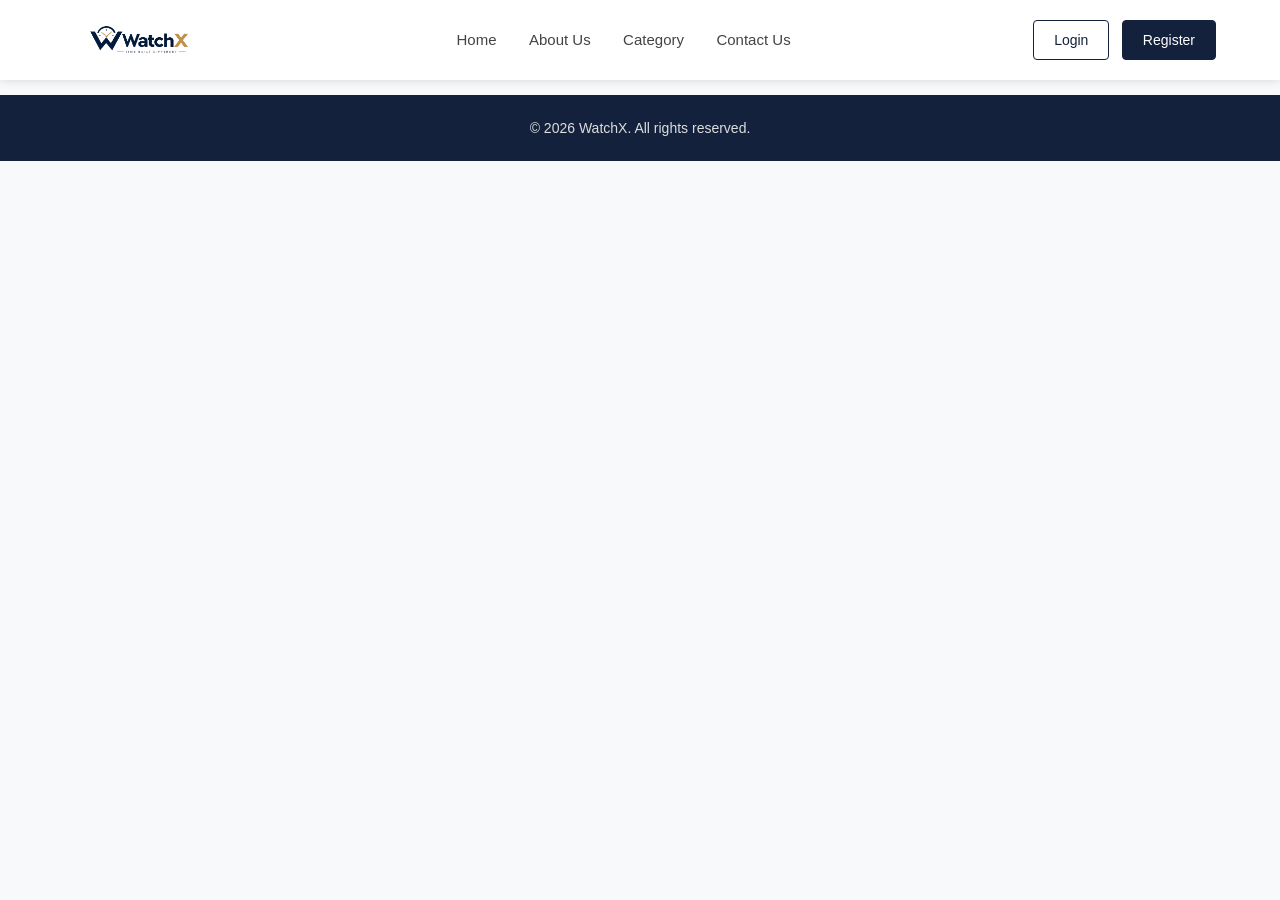
==== About.html @ 4c00f9dd "Update WatchX website design" ====
<!DOCTYPE html>
<html lang="en">
<head>
    <meta charset="UTF-8">
    <meta name="viewport" content="width=device-width, initial-scale=1.0">
    <title>About Us - WatchX</title>
    <link rel="stylesheet" href="rbproject.css">
</head>
<body>

    <header class="navbar">
        <div class="brand">
            <img src="images/watchx_logo.png"
                 alt="WatchX Logo"
                 class="logo-image">
        </div>

        <nav>
            <a href="Home.html">Home</a>
            <a href="About.html">About Us</a>
            <a href="Category.html">Category</a>
            <a href="Contact.html">Contact Us</a>
        </nav>

        <div>
            <button class="login">Login</button>
            <button class="register">Register</button>
        </div>
    </header>

    <main class="page-content">
        <h1>About Us</h1>
        <p>Welcome to WatchX, your destination for stylish and modern watches.</p>
    </main>

    <footer>
        <p>&copy; 2026 WatchX. All rights reserved.</p>
    </footer>

</body>
</html>
---- rbproject.css ----
/* Color Theme:
   Navy Blue  - #14213D
   Gold       - #C49A45
   White      - #FFFFFF
   Light Gray - #F8F9FB
   Dark Gray  - #444444
   Text Black - #222222
*/

* {
    margin: 0;
    padding: 0;
    box-sizing: border-box;
}

body {
    font-family: Arial, sans-serif;
    background-color: #f8f9fb;
    color: #222;
}

header.navbar {
    position: fixed;
    top: 0;
    left: 0;
    width: 100%;
    min-height: 80px;
    padding: 15px 5%;
    display: flex;
    align-items: center;
    justify-content: space-between;
    gap: 25px;
    background-color: #ffffff;
    box-sizing: border-box;
    z-index: 9999;
    box-shadow: 0 2px 8px rgba(0, 0, 0, 0.1);
}

.brand {
    display: flex;
    align-items: center;
    justify-content: center;
    height: 100%;
}

.logo-image {
    width: 150px;
    height: auto;
    object-fit: contain;
    display: block;
    max-height: 48px;
}

nav a {
    text-decoration: none;
    color: #444;
    margin: 0 14px;
    font-size: 15px;
    transition: 0.3s;
}

nav a:hover {
    color: #c49a45;
}

button {
    padding: 11px 20px;
    border-radius: 4px;
    cursor: pointer;
    font-size: 14px;
    transition: 0.3s;
}

.login {
    background-color: white;
    color: #14213d;
    border: 1px solid #14213d;
}

.register {
    background-color: #14213d;
    color: white;
    border: 1px solid #14213d;
    margin-left: 8px;
}

.login:hover {
    background-color: #f0f2f5;
}

.register:hover {
    background-color: #c49a45;
    border-color: #c49a45;
    color: #14213d;
}

footer {
    background-color: #14213d;
    color: #ddd;
    text-align: center;
    padding: 25px 15px;
    margin-top: 40px;
    font-size: 14px;
}

@media (max-width: 768px) {
    .navbar {
        flex-direction: column;
        gap: 20px;
        padding: 20px;
    }

    nav {
        display: flex;
        flex-wrap: wrap;
        justify-content: center;
        gap: 15px;
    }

    nav a {
        margin: 0;
    }

    .nav-actions {
        display: flex;
        gap: 8px;
    }

    .register {
        margin-left: 0;
    }
}
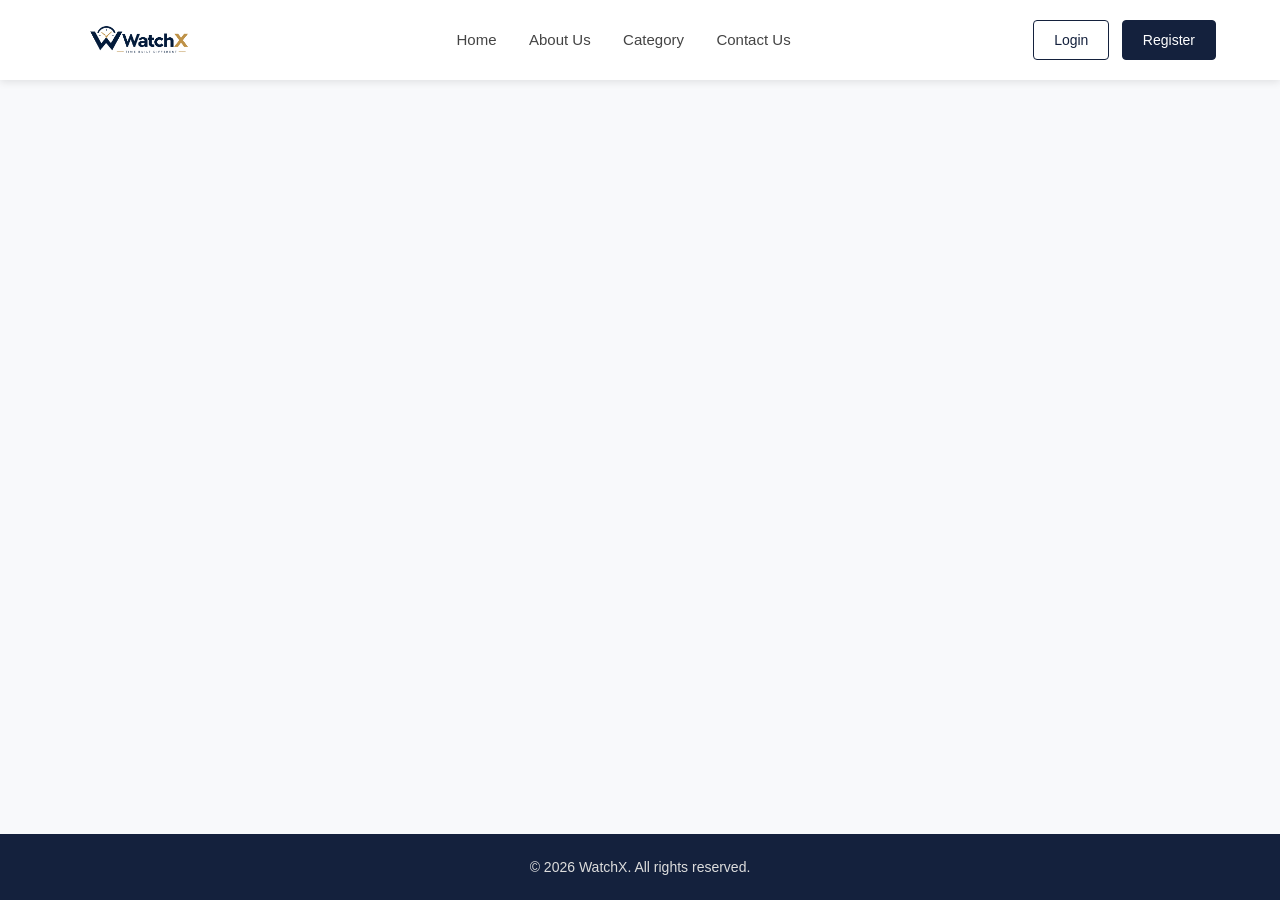
==== commit 107441fb: "new changes" ====
--- a/About.html
+++ b/About.html
@@ -5,7 +5,7 @@
     <meta charset="UTF-8">
     <meta name="viewport" content="width=device-width, initial-scale=1.0">
     <title>About Us - WatchX</title>
-    <link rel="stylesheet" href="rbproject.css">
+    <link rel="stylesheet" href="style.css">
 </head>
 <body>
 
@@ -17,7 +17,7 @@
         </div>
 
         <nav>
-            <a href="Home.html">Home</a>
+            <a href="index.html">Home</a>
             <a href="About.html">About Us</a>
             <a href="Category.html">Category</a>
             <a href="Contact.html">Contact Us</a>
--- a/style.css
+++ b/style.css
@@ -0,0 +1,141 @@
+/* Color Theme:
+   Navy Blue  - #14213D
+   Gold       - #C49A45
+   White      - #FFFFFF
+   Light Gray - #F8F9FB
+   Dark Gray  - #444444
+   Text Black - #222222
+*/
+
+* {
+    margin: 0;
+    padding: 0;
+    box-sizing: border-box;
+}
+
+body {
+    font-family: Arial, sans-serif;
+    background-color: #f8f9fb;
+    color: #222;
+
+    min-height: 100vh;
+    display: flex;
+    flex-direction: column;
+}
+
+header.navbar {
+    position: fixed;
+    top: 0;
+    left: 0;
+    width: 100%;
+    min-height: 80px;
+    padding: 15px 5%;
+    display: flex;
+    align-items: center;
+    justify-content: space-between;
+    gap: 25px;
+    background-color: #ffffff;
+    box-sizing: border-box;
+    z-index: 9999;
+    box-shadow: 0 2px 8px rgba(0, 0, 0, 0.1);
+}
+
+.brand {
+    display: flex;
+    align-items: center;
+    justify-content: center;
+    height: 100%;
+}
+
+.logo-image {
+    width: 150px;
+    height: auto;
+    object-fit: contain;
+    display: block;
+    max-height: 48px;
+}
+
+nav a {
+    text-decoration: none;
+    color: #444;
+    margin: 0 14px;
+    font-size: 15px;
+    transition: 0.3s;
+}
+
+nav a:hover {
+    color: #c49a45;
+}
+
+button {
+    padding: 11px 20px;
+    border-radius: 4px;
+    cursor: pointer;
+    font-size: 14px;
+    transition: 0.3s;
+}
+
+.login {
+    background-color: white;
+    color: #14213d;
+    border: 1px solid #14213d;
+}
+
+.register {
+    background-color: #14213d;
+    color: white;
+    border: 1px solid #14213d;
+    margin-left: 8px;
+}
+
+.login:hover {
+    background-color: #f0f2f5;
+}
+
+.register:hover {
+    background-color: #c49a45;
+    border-color: #c49a45;
+    color: #14213d;
+}
+
+main {
+    flex: 1;
+}
+
+footer {
+    background-color: #14213d;
+    color: #ddd;
+    text-align: center;
+    padding: 25px 15px;
+    margin-top: auto;
+    font-size: 14px;
+    width: 100%;
+}
+
+@media (max-width: 768px) {
+    .navbar {
+        flex-direction: column;
+        gap: 20px;
+        padding: 20px;
+    }
+
+    nav {
+        display: flex;
+        flex-wrap: wrap;
+        justify-content: center;
+        gap: 15px;
+    }
+
+    nav a {
+        margin: 0;
+    }
+
+    .nav-actions {
+        display: flex;
+        gap: 8px;
+    }
+
+    .register {
+        margin-left: 0;
+    }
+}
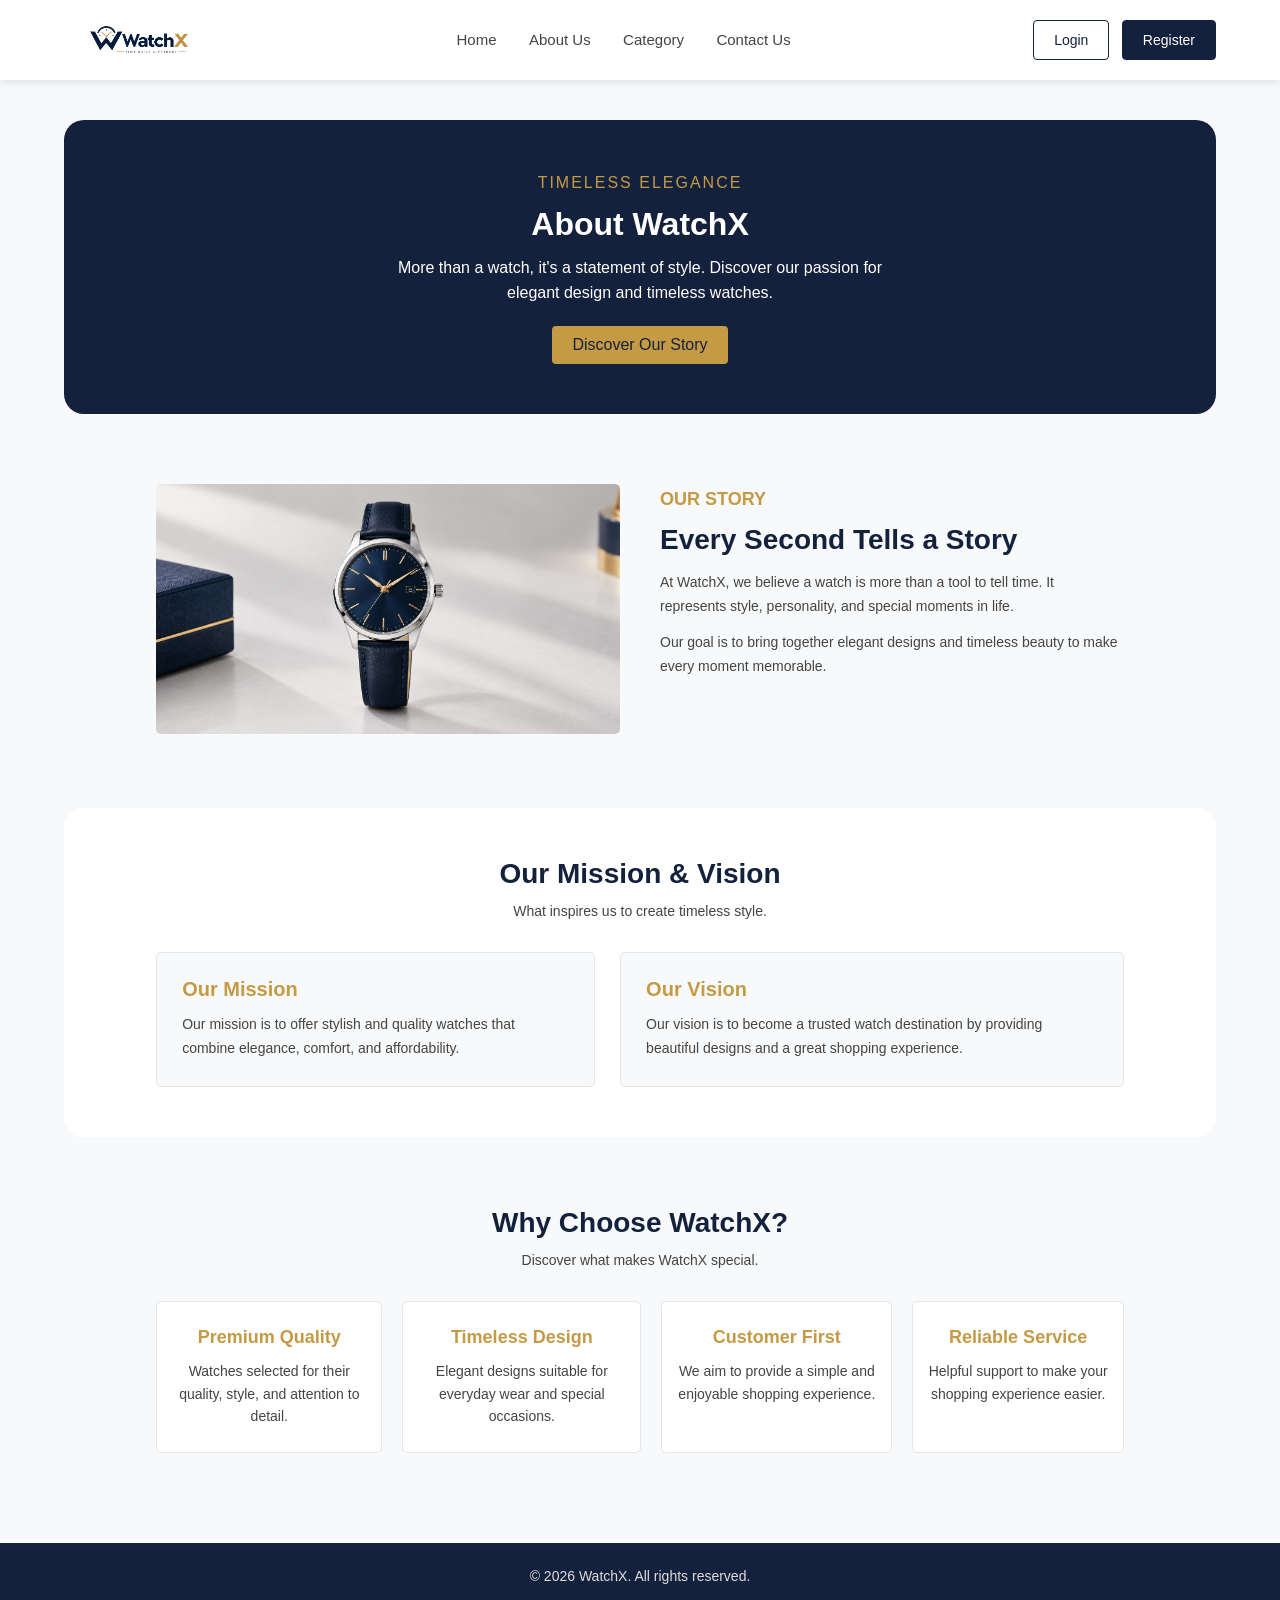
==== commit cafe4e9e: "Add watch-web collaboration files" ====
--- a/About.html
+++ b/About.html
@@ -30,8 +30,129 @@
     </header>
 
     <main class="page-content">
-        <h1>About Us</h1>
-        <p>Welcome to WatchX, your destination for stylish and modern watches.</p>
+        
+        <section class="about-section">
+
+            <p class="subtitle">TIMELESS ELEGANCE</p>
+
+            <h1>About WatchX</h1>
+
+            <p class="description">
+                More than a watch, it's a statement of style.
+                Discover our passion for elegant design and
+                timeless watches.
+            </p>
+
+            <a href="#our-story" class="about-btn">
+                Discover Our Story
+            </a>
+
+        </section>
+
+        <section class="our-story" id="our-story">
+
+            <div class="story-image">
+                <img src="images/Watch-Display.png" alt="Elegant Watch">
+            </div>
+
+            <div class="story-content">
+                <p class="story-subtitle">OUR STORY</p>
+
+                <h2>Every Second Tells a Story</h2>
+
+                <p>
+                    At WatchX, we believe a watch is more than
+                    a tool to tell time. It represents style,
+                    personality, and special moments in life.
+                </p>
+
+                <p>
+                    Our goal is to bring together elegant designs
+                    and timeless beauty to make every moment
+                    memorable.
+                </p>
+            </div>
+
+        </section>
+
+                
+        <section class="mission-vision">
+
+            <div class="section-heading">
+                <h2>Our Mission & Vision</h2>
+                <p>What inspires us to create timeless style.</p>
+            </div>
+
+            <div class="mission-container">
+
+                <div class="mission-card">
+                    <h3>Our Mission</h3>
+                    <p>
+                        Our mission is to offer stylish and quality
+                        watches that combine elegance, comfort,
+                        and affordability.
+                    </p>
+                </div>
+
+                <div class="mission-card">
+                    <h3>Our Vision</h3>
+                    <p>
+                        Our vision is to become a trusted watch
+                        destination by providing beautiful designs
+                        and a great shopping experience.
+                    </p>
+                </div>
+
+            </div>
+
+        </section>
+
+
+        <section class="why-watchx">
+
+            <div class="why-heading">
+                <h2>Why Choose WatchX?</h2>
+                <p>Discover what makes WatchX special.</p>
+            </div>
+
+            <div class="features">
+
+                <div class="feature-card">
+                    <h3>Premium Quality</h3>
+                    <p>
+                        Watches selected for their quality,
+                        style, and attention to detail.
+                    </p>
+                </div>
+
+                <div class="feature-card">
+                    <h3>Timeless Design</h3>
+                    <p>
+                        Elegant designs suitable for everyday
+                        wear and special occasions.
+                    </p>
+                </div>
+
+                <div class="feature-card">
+                    <h3>Customer First</h3>
+                    <p>
+                        We aim to provide a simple and
+                        enjoyable shopping experience.
+                    </p>
+                </div>
+
+                <div class="feature-card">
+                    <h3>Reliable Service</h3>
+                    <p>
+                        Helpful support to make your
+                        shopping experience easier.
+                    </p>
+                </div>
+
+            </div>
+
+        </section>
+
     </main>
 
     <footer>
--- a/style.css
+++ b/style.css
@@ -14,7 +14,7 @@
 }
 
 body {
-    font-family: Arial, sans-serif;
+    font-family: 'Poppins', sans-serif;
     background-color: #f8f9fb;
     color: #222;
 
@@ -102,6 +102,21 @@
     flex: 1;
 }
 
+.page-content {
+    padding: 120px 5% 40px;
+    color: #222222;
+}
+
+.page-content h1 {
+    margin-bottom: 20px;
+    color: #14213D;
+}
+
+.page-content p {
+    font-size: 16px;
+    line-height: 1.6;
+}
+
 footer {
     background-color: #14213d;
     color: #ddd;
@@ -138,4 +153,364 @@
     .register {
         margin-left: 0;
     }
-}+}
+
+/* about section s1*/
+
+.about-section {
+    background-color: #14213D;
+    color: #FFFFFF;
+    text-align: center;
+    padding: 50px 70px;
+    border: none;
+    border-radius: 20px;
+}
+
+.subtitle {
+    color: #C49A45;
+    font-size: 12px;
+    margin-bottom: 10px;
+    letter-spacing: 2px;
+}
+
+.about-section h1 {
+    font-size: 32px;
+    margin-bottom: 12px;
+}
+
+.description {
+    font-size: 14px;
+    line-height: 1.6;
+    max-width: 500px;
+    margin: 0 auto 20px;
+}
+
+.about-btn {
+    display: inline-block;
+    background-color: #C49A45;
+    color: #14213D;
+    text-decoration: none;
+    padding: 10px 20px;
+    border-radius: 4px;
+    font-size: 16px;
+}
+
+.about-btn:hover {
+    background-color: #FFFFFF;
+}
+
+/*s2*/
+
+.our-story {
+    display: flex;
+    align-items: flex-start;
+    gap: 40px;
+    padding: 50px 8%;
+    margin-top: 20px;
+}
+
+
+.story-image {
+    width: 50%;
+}
+
+.story-image img {
+    width: 100%;
+    height: 250px;
+    object-fit: cover;
+    border-radius: 5px;
+}
+
+.story-content {
+    width: 50%;
+}
+
+.story-content .story-subtitle {
+    color: #C49A45;
+    font-size: 18px;
+    font-weight: bold;
+    margin-bottom: 10px;
+}
+.story-content h2 {
+    color: #14213D;
+    font-size: 28px;
+    margin-bottom: 15px;
+}
+
+.story-content p {
+    color: #444444;
+    font-size: 14px;
+    line-height: 1.7;
+    margin-bottom: 12px;
+}
+
+@media (max-width: 768px) {
+    .our-story {
+        flex-direction: column;
+        padding: 35px 20px;
+        gap: 25px;
+    }
+
+    .story-image,
+    .story-content {
+        width: 100%;
+    }
+
+    .story-image img {
+        height: 250px;
+    }
+}
+
+/* s3 */
+
+.mission-vision {
+    padding: 50px 8%;
+    margin-top: 20px;
+    border: none;
+    border-radius: 20px;
+    background-color: #FFFFFF;
+    text-align: center;
+}
+
+.section-heading h2 {
+    color: #14213D;
+    font-size: 28px;
+    margin-bottom: 10px;
+}
+
+.section-heading p {
+    color: #444444;
+    font-size: 14px;
+    margin-bottom: 30px;
+}
+
+.mission-container {
+    display: flex;
+    gap: 25px;
+}
+
+.mission-card {
+    padding: 25px;
+    background-color: #F8F9FB;
+    border: 1px solid #E5E5E5;
+    border-radius: 5px;
+    text-align: left;
+}
+
+.mission-card h3 {
+    color: #C49A45;
+    font-size: 20px;
+    margin-bottom: 12px;
+}
+
+.mission-card p {
+    color: #444444;
+    font-size: 14px;
+    line-height: 1.7;
+}
+
+@media (max-width: 768px) {
+    .mission-container {
+        flex-direction: column;
+    }
+}
+
+/* s4 */
+.why-watchx {
+    background-color: #F8F9FB;
+    padding: 50px 8%;
+    margin-top: 20px;
+    text-align: center;
+}
+
+.why-heading h2 {
+    color: #14213D;
+    font-size: 28px;
+    margin-bottom: 10px;
+}
+
+.why-heading p {
+    color: #444444;
+    font-size: 14px;
+    margin-bottom: 30px;
+}
+
+.features {
+    display: flex;
+    gap: 20px;
+}
+
+.feature-card {
+    background-color: #FFFFFF;
+    padding: 25px 15px;
+    border: 1px solid #E5E5E5;
+    border-radius: 5px;
+}
+
+.feature-card h3 {
+    color: #C49A45;
+    font-size: 18px;
+    margin-bottom: 12px;
+}
+
+.feature-card p {
+    color: #444444;
+    font-size: 14px;
+    line-height: 1.6;
+}
+
+@media (max-width: 768px) {
+    .features {
+        flex-direction: column;
+    }
+}
+
+.about-section h1,
+.contact-hero h1 {
+    color: white;
+}
+
+/* contact page s1 */
+
+.contact-hero {
+    background-color: #14213D;
+    color: #FFFFFF;
+    border: none;
+    border-radius: 20px;
+    text-align: center;
+    padding: 45px 20px;
+}
+
+.contact-subtitle {
+    color: #C49A45;
+    font-size: 12px;
+    letter-spacing: 2px;
+    margin-bottom: 10px;
+}
+
+.contact-hero h1 {
+    font-size: 32px;
+    margin-bottom: 12px;
+}
+
+.contact-description {
+    font-size: 14px;
+    line-height: 1.6;
+}
+
+/* s2 */
+.contact-form-section {
+    background-color: #FFFFFF;
+    padding: 40px 8%;
+    margin: 20px 5%;
+    border-radius: 10px;
+}
+
+.form-heading {
+    text-align: center;
+    margin-bottom: 25px;
+}
+
+.form-heading h2 {
+    color: #14213D;
+    font-size: 26px;
+    margin-bottom: 10px;
+}
+
+.form-heading p {
+    color: #444444;
+    font-size: 14px;
+}
+
+.contact-form {
+    max-width: 600px;
+    margin: 0 auto;
+}
+
+.contact-form label {
+    display: block;
+    color: #14213D;
+    font-size: 14px;
+    margin-bottom: 6px;
+}
+
+.contact-form input,
+.contact-form textarea {
+    width: 100%;
+    padding: 11px;
+    margin-bottom: 18px;
+    border: 1px solid #CCCCCC;
+    border-radius: 4px;
+    font-family: Arial, sans-serif;
+    font-size: 14px;
+}
+
+.contact-form input:focus,
+.contact-form textarea:focus {
+    outline: none;
+    border-color: #C49A45;
+}
+
+.send-btn {
+    background-color: #C49A45;
+    color: #14213D;
+    border: none;
+    padding: 12px 22px;
+    border-radius: 4px;
+}
+
+.send-btn:hover {
+    background-color: #14213D;
+    color: #FFFFFF;
+}
+
+/* s3 */
+.contact-info {
+    background-color: #F8F9FB;
+    padding: 40px 8%;
+    margin: 20px 5%;
+    text-align: center;
+}
+
+.info-heading h2 {
+    color: #14213D;
+    font-size: 26px;
+    margin-bottom: 10px;
+}
+
+.info-heading p {
+    color: #444444;
+    font-size: 14px;
+    margin-bottom: 25px;
+}
+
+.info-container {
+    display: flex;
+    gap: 20px;
+}
+
+.info-card {
+    flex: 1;
+    background-color: #FFFFFF;
+    padding: 25px 15px;
+    border: 1px solid #E5E5E5;
+    border-radius: 5px;
+}
+
+.info-card h3 {
+    color: #C49A45;
+    font-size: 18px;
+    margin-bottom: 12px;
+}
+
+.info-card p {
+    color: #444444;
+    font-size: 14px;
+    line-height: 1.6;
+}
+
+@media (max-width: 768px) {
+    .info-container {
+        flex-direction: column;
+    }
+}
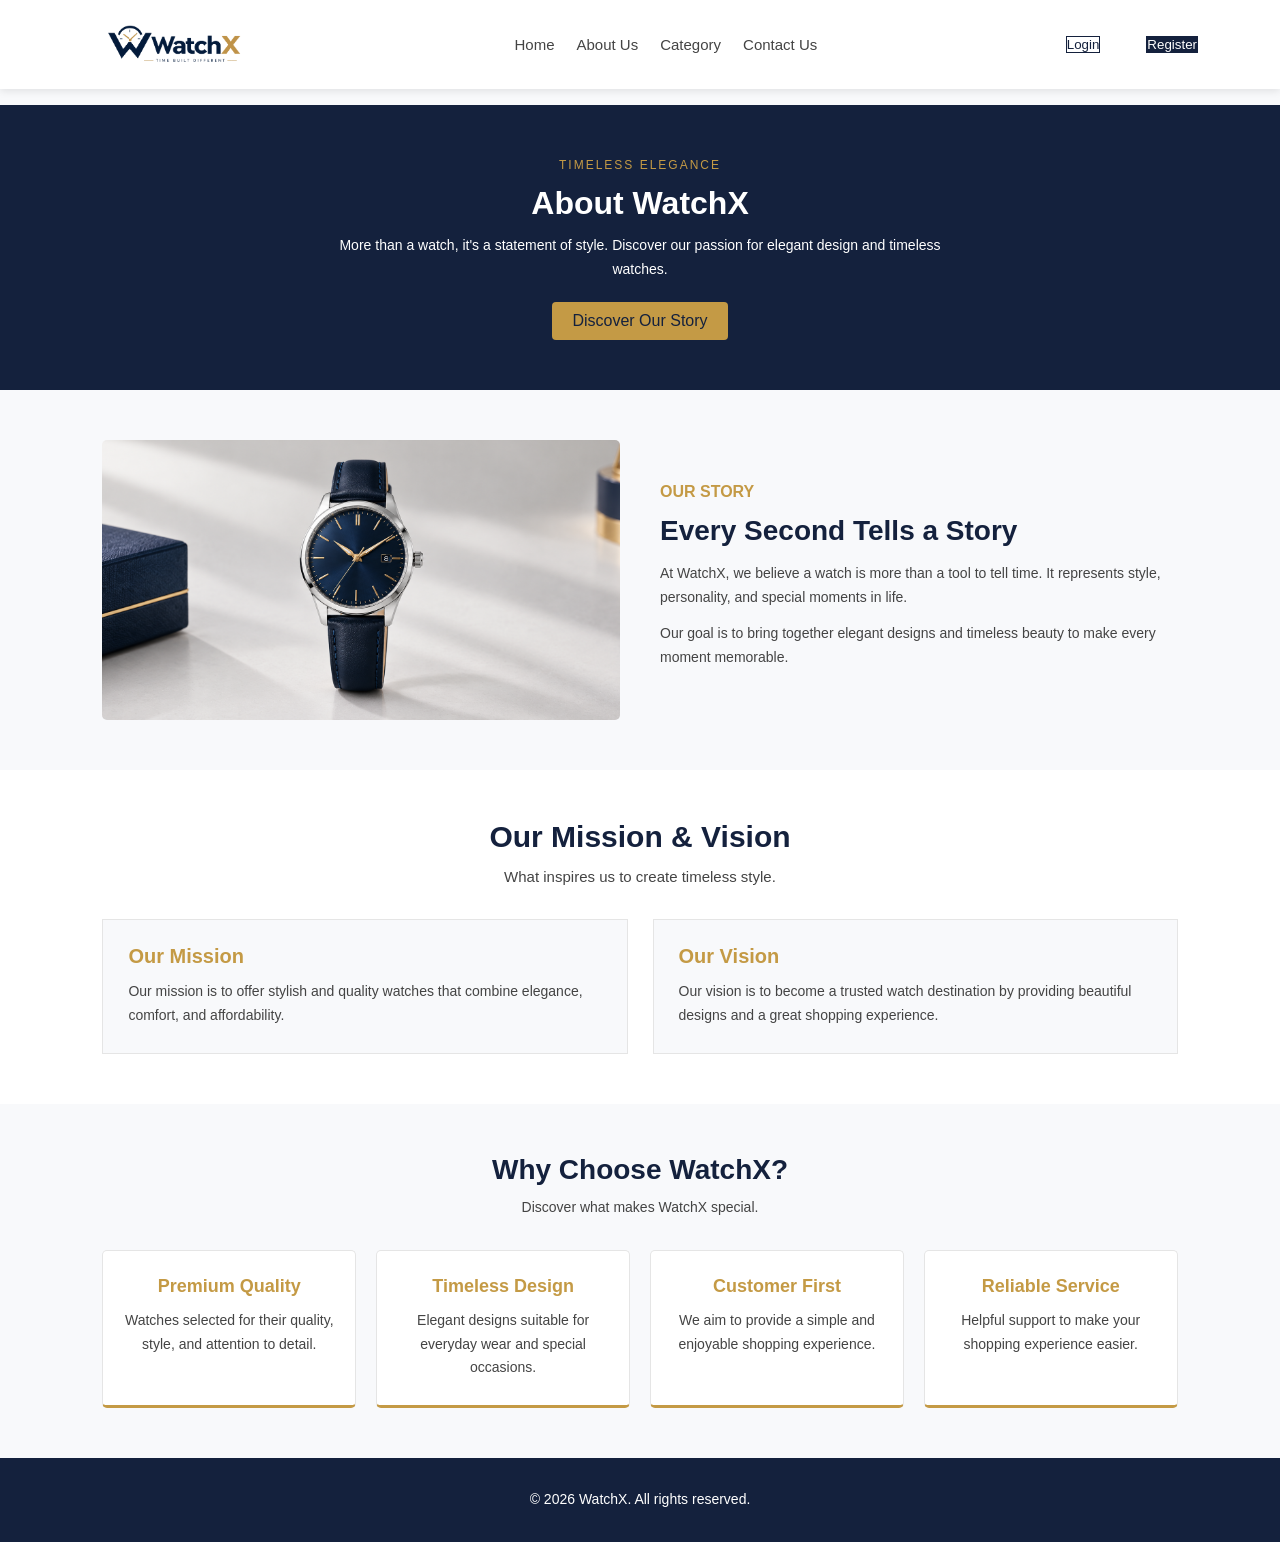
==== commit 4eb224a6: "Update website" ====
--- a/About.html
+++ b/About.html
@@ -5,7 +5,7 @@
     <meta charset="UTF-8">
     <meta name="viewport" content="width=device-width, initial-scale=1.0">
     <title>About Us - WatchX</title>
-    <link rel="stylesheet" href="style.css">
+    <link rel="stylesheet" href="css/style.css">
 </head>
 <body>
 
@@ -23,9 +23,14 @@
             <a href="Contact.html">Contact Us</a>
         </nav>
 
-        <div>
-            <button class="login">Login</button>
-            <button class="register">Register</button>
+        <div class="nav-actions">
+            <a href="login.html">
+                <button class="login">Login</button>
+            </a>
+
+            <a href="register.html">
+                <button class="register">Register</button>
+            </a>
         </div>
     </header>
 
--- a/css/style.css
+++ b/css/style.css
@@ -0,0 +1,1069 @@
+
+/* =====================================
+   WATCHX WEBSITE - COMMON CSS
+   Color Theme:
+   Navy Blue  - #14213D
+   Gold       - #C49A45
+   White      - #FFFFFF
+   Light Gray - #F8F9FB
+   Dark Gray  - #444444
+   Text Black - #222222
+===================================== */
+
+/* 1. Common Styles */
+* {
+    margin: 0;
+    padding: 0;
+    box-sizing: border-box;
+}
+
+body {
+    font-family: Arial, sans-serif;
+    background-color: #F8F9FB;
+    color: #222222;
+    min-height: 100vh;
+    display: flex;
+    flex-direction: column;
+}
+
+main {
+    flex: 1;
+}
+
+a {
+    transition: 0.3s;
+}
+
+h1, h2, h3 {
+    color: #14213D;
+}
+
+p {
+    line-height: 1.7;
+}
+
+
+/* 2. Navigation Bar */
+header.navbar {
+    position: fixed;
+    top: 0;
+    left: 0;
+    width: 100%;
+    min-height: 85px;
+    padding: 12px 5%;
+    display: flex;
+    align-items: center;
+    justify-content: space-between;
+    gap: 25px;
+    background-color: #FFFFFF;
+    box-shadow: 0 2px 8px rgba(0, 0, 0, 0.1);
+    z-index: 9999;
+}
+
+.brand {
+    display: flex;
+    align-items: center;
+    flex-shrink: 0;
+}
+
+.brand a {
+    display: block;
+}
+
+.logo-image {
+    display: block;
+    width: 220px;
+    max-width: 100%;
+    height: auto;
+    max-height: 65px;
+    object-fit: contain;
+}
+
+/* Navigation Links */
+header.navbar nav {
+    display: flex;
+    align-items: center;
+    justify-content: center;
+    flex-wrap: wrap;
+    gap: 22px;
+}
+
+header.navbar nav a {
+    color: #444444;
+    text-decoration: none;
+    font-size: 15px;
+    font-weight: 500;
+}
+
+header.navbar nav a:hover {
+    color: #C49A45;
+}
+
+/* Login and Register Links */
+.nav-actions {
+    display: flex;
+    align-items: center;
+    gap: 10px;
+    flex-shrink: 0;
+}
+
+.nav-actions a {
+    display: inline-block;
+    padding: 10px 18px;
+    border-radius: 4px;
+    text-decoration: none;
+    font-size: 14px;
+    text-align: center;
+}
+
+.nav-actions .login {
+    background-color: #FFFFFF;
+    color: #14213D;
+    border: 1px solid #14213D;
+}
+
+.nav-actions .register {
+    background-color: #14213D;
+    color: #FFFFFF;
+    border: 1px solid #14213D;
+}
+
+.nav-actions .login:hover {
+    background-color: #F8F9FB;
+}
+
+.nav-actions .register:hover {
+    background-color: #C49A45;
+    color: #14213D;
+}
+
+
+/* 3. Footer */
+footer {
+    width: 100%;
+    margin-top: auto;
+    padding: 25px 15px;
+    background-color: #14213D;
+    color: #FFFFFF;
+    text-align: center;
+    font-size: 14px;
+}
+
+footer p {
+    margin: 5px 0;
+}
+
+
+/* =====================================
+   HOME PAGE
+===================================== */
+
+/* Hero Section */
+.home-hero {
+    margin-top: 85px;
+    padding: 85px 8%;
+    background-color: #14213D;
+    color: #FFFFFF;
+    text-align: center;
+}
+
+.hero-content {
+    max-width: 800px;
+    margin: 0 auto;
+}
+
+.hero-subtitle {
+    color: #C49A45;
+    font-size: 14px;
+    font-weight: bold;
+    letter-spacing: 2px;
+    margin-bottom: 15px;
+}
+
+.hero-content h1 {
+    color: #FFFFFF;
+    font-size: 42px;
+    margin-bottom: 20px;
+}
+
+.hero-description {
+    color: #FFFFFF;
+    font-size: 16px;
+    margin-bottom: 28px;
+}
+
+.shop-btn {
+    display: inline-block;
+    padding: 13px 25px;
+    background-color: #C49A45;
+    color: #14213D;
+    text-decoration: none;
+    border-radius: 4px;
+    font-weight: bold;
+}
+
+.shop-btn:hover {
+    background-color: #FFFFFF;
+}
+
+
+/* Featured Watches */
+.featured-watches {
+    padding: 55px 6%;
+    background-color: #F8F9FB;
+}
+
+.section-heading {
+    text-align: center;
+    margin-bottom: 30px;
+}
+
+.section-subtitle {
+    color: #C49A45;
+    font-size: 12px;
+    font-weight: bold;
+    letter-spacing: 2px;
+    margin-bottom: 10px;
+}
+
+.section-heading h2 {
+    color: #14213D;
+    font-size: 30px;
+    margin-bottom: 10px;
+}
+
+.section-heading p {
+    color: #444444;
+    font-size: 15px;
+}
+
+.watch-container {
+    display: flex;
+    justify-content: center;
+    align-items: stretch;
+    flex-wrap: wrap;
+    gap: 25px;
+}
+
+.watch-card {
+    flex: 1 1 240px;
+    max-width: 300px;
+    padding: 20px;
+    background-color: #FFFFFF;
+    text-align: center;
+    border: 1px solid #EEEEEE;
+    border-radius: 6px;
+    box-shadow: 0 3px 10px rgba(0, 0, 0, 0.06);
+    transition: transform 0.3s;
+}
+
+.watch-card:hover {
+    transform: translateY(-5px);
+}
+
+.watch-card img {
+    display: block;
+    width: 100%;
+    height: 210px;
+    object-fit: contain;
+    margin-bottom: 15px;
+}
+
+.watch-card h3 {
+    color: #14213D;
+    font-size: 20px;
+    margin-bottom: 10px;
+}
+
+.watch-description {
+    color: #444444;
+    font-size: 14px;
+    margin-bottom: 12px;
+}
+
+.watch-price {
+    color: #C49A45;
+    font-size: 21px;
+    font-weight: bold;
+    margin-bottom: 15px;
+}
+
+.watch-btn {
+    display: inline-block;
+    padding: 10px 18px;
+    background-color: #C49A45;
+    color: #14213D;
+    text-decoration: none;
+    border-radius: 4px;
+    font-size: 13px;
+    font-weight: bold;
+}
+
+.watch-btn:hover {
+    background-color: #14213D;
+    color: #FFFFFF;
+}
+
+
+/* Why Choose WatchX */
+.why-choose {
+    padding: 55px 6%;
+    background-color: #FFFFFF;
+    text-align: center;
+}
+
+.features-container {
+    display: flex;
+    justify-content: center;
+    flex-wrap: wrap;
+    gap: 20px;
+}
+
+.why-choose .feature-card {
+    flex: 1 1 200px;
+    max-width: 250px;
+    padding: 25px 15px;
+    background-color: #F8F9FB;
+    border-bottom: 3px solid #C49A45;
+    border-radius: 5px;
+}
+
+.feature-icon {
+    color: #C49A45;
+    font-size: 32px;
+    margin-bottom: 12px;
+}
+
+.why-choose .feature-card h3 {
+    font-size: 17px;
+    margin-bottom: 10px;
+}
+
+.why-choose .feature-card p {
+    color: #444444;
+    font-size: 14px;
+}
+
+
+/* Final Offer Section */
+.home-offer {
+    padding: 55px 8%;
+    background-color: #14213D;
+    color: #FFFFFF;
+    text-align: center;
+}
+
+.offer-subtitle {
+    color: #C49A45;
+    font-size: 12px;
+    font-weight: bold;
+    letter-spacing: 2px;
+    margin-bottom: 12px;
+}
+
+.home-offer h2 {
+    color: #FFFFFF;
+    font-size: 30px;
+    margin-bottom: 15px;
+}
+
+.home-offer > p:not(.offer-subtitle) {
+    max-width: 650px;
+    margin: 0 auto 22px;
+    color: #FFFFFF;
+}
+
+.offer-btn {
+    display: inline-block;
+    padding: 12px 22px;
+    background-color: #C49A45;
+    color: #14213D;
+    text-decoration: none;
+    border-radius: 4px;
+    font-weight: bold;
+}
+
+.offer-btn:hover {
+    background-color: #FFFFFF;
+}
+
+
+/* =====================================
+   ABOUT US PAGE
+===================================== */
+
+/* About Section 1 */
+.about-section {
+    margin-top: 105px;
+    padding: 50px 8%;
+    background-color: #14213D;
+    color: #FFFFFF;
+    text-align: center;
+}
+
+.subtitle {
+    color: #C49A45;
+    font-size: 12px;
+    letter-spacing: 2px;
+    margin-bottom: 10px;
+}
+
+.about-section h1 {
+    color: #FFFFFF;
+    font-size: 32px;
+    margin-bottom: 12px;
+}
+
+.description {
+    max-width: 650px;
+    margin: 0 auto 20px;
+    font-size: 14px;
+    line-height: 1.7;
+}
+
+.about-btn {
+    display: inline-block;
+    padding: 10px 20px;
+    background-color: #C49A45;
+    color: #14213D;
+    text-decoration: none;
+    border-radius: 4px;
+}
+
+.about-btn:hover {
+    background-color: #FFFFFF;
+}
+
+
+/* About Section 2: Our Story */
+.our-story {
+    display: flex;
+    align-items: center;
+    gap: 40px;
+    padding: 50px 8%;
+}
+
+.story-image,
+.story-content {
+    flex: 1;
+    min-width: 0;
+}
+
+.story-image img {
+    display: block;
+    width: 100%;
+    height: 280px;
+    object-fit: cover;
+    border-radius: 5px;
+}
+
+.story-content .story-subtitle {
+    color: #C49A45;
+    font-size: 16px;
+    font-weight: bold;
+    margin-bottom: 10px;
+}
+
+.story-content h2 {
+    color: #14213D;
+    font-size: 28px;
+    margin-bottom: 15px;
+}
+
+.story-content p {
+    color: #444444;
+    font-size: 14px;
+    margin-bottom: 12px;
+}
+
+
+/* About Section 3: Mission and Vision */
+.mission-vision {
+    padding: 50px 8%;
+    background-color: #FFFFFF;
+    text-align: center;
+}
+
+.mission-container {
+    display: flex;
+    gap: 25px;
+}
+
+.mission-card {
+    flex: 1;
+    padding: 25px;
+    background-color: #F8F9FB;
+    border: 1px solid #E5E5E5;
+    text-align: left;
+}
+
+.mission-card h3 {
+    color: #C49A45;
+    font-size: 20px;
+    margin-bottom: 12px;
+}
+
+.mission-card p {
+    color: #444444;
+    font-size: 14px;
+}
+
+
+/* About Section 4: Why WatchX */
+.why-watchx {
+    padding: 50px 8%;
+    background-color: #F8F9FB;
+    text-align: center;
+}
+
+.why-heading h2 {
+    color: #14213D;
+    font-size: 28px;
+    margin-bottom: 10px;
+}
+
+.why-heading p {
+    color: #444444;
+    font-size: 14px;
+    margin-bottom: 30px;
+}
+
+.features {
+    display: flex;
+    justify-content: center;
+    gap: 20px;
+    flex-wrap: wrap;
+}
+
+.features .feature-card {
+    flex: 1 1 200px;
+    padding: 25px 15px;
+    background-color: #FFFFFF;
+    border: 1px solid #E5E5E5;
+    border-bottom: 3px solid #C49A45;
+    border-radius: 5px;
+}
+
+.features .feature-card h3 {
+    color: #C49A45;
+    font-size: 18px;
+    margin-bottom: 12px;
+}
+
+.features .feature-card p {
+    color: #444444;
+    font-size: 14px;
+}
+
+
+/* =====================================
+   CONTACT PAGE
+===================================== */
+
+/* Contact Section 1 */
+.contact-hero {
+    margin-top: 105px;
+    padding: 45px 20px;
+    background-color: #14213D;
+    color: #FFFFFF;
+    text-align: center;
+}
+
+.contact-subtitle {
+    color: #C49A45;
+    font-size: 12px;
+    letter-spacing: 2px;
+    margin-bottom: 10px;
+}
+
+.contact-hero h1 {
+    color: #FFFFFF;
+    font-size: 32px;
+    margin-bottom: 12px;
+}
+
+.contact-description {
+    color: #FFFFFF;
+    font-size: 14px;
+}
+
+
+/* Contact Section 2: Form */
+.contact-form-section {
+    padding: 40px 8%;
+    margin: 25px 5%;
+    background-color: #FFFFFF;
+    border-radius: 8px;
+}
+
+.form-heading {
+    text-align: center;
+    margin-bottom: 25px;
+}
+
+.form-heading h2 {
+    color: #14213D;
+    font-size: 26px;
+    margin-bottom: 10px;
+}
+
+.form-heading p {
+    color: #444444;
+    font-size: 14px;
+}
+
+.contact-form {
+    max-width: 600px;
+    margin: 0 auto;
+}
+
+.contact-form label {
+    display: block;
+    color: #14213D;
+    font-size: 14px;
+    margin-bottom: 6px;
+}
+
+.contact-form input,
+.contact-form textarea {
+    width: 100%;
+    padding: 11px;
+    margin-bottom: 18px;
+    border: 1px solid #CCCCCC;
+    border-radius: 4px;
+    font-family: Arial, sans-serif;
+    font-size: 14px;
+}
+
+.contact-form input:focus,
+.contact-form textarea:focus {
+    outline: none;
+    border-color: #C49A45;
+}
+
+.send-btn {
+    padding: 12px 22px;
+    background-color: #C49A45;
+    color: #14213D;
+    border: none;
+    border-radius: 4px;
+    cursor: pointer;
+}
+
+.send-btn:hover {
+    background-color: #14213D;
+    color: #FFFFFF;
+}
+
+
+/* Contact Section 3: Contact Information */
+.contact-info {
+    padding: 40px 8%;
+    margin: 20px 5%;
+    background-color: #F8F9FB;
+    text-align: center;
+}
+
+.info-heading h2 {
+    color: #14213D;
+    font-size: 26px;
+    margin-bottom: 10px;
+}
+
+.info-heading p {
+    color: #444444;
+    font-size: 14px;
+    margin-bottom: 25px;
+}
+
+.info-container {
+    display: flex;
+    gap: 20px;
+}
+
+.info-card {
+    flex: 1;
+    padding: 25px 15px;
+    background-color: #FFFFFF;
+    border: 1px solid #E5E5E5;
+    border-radius: 5px;
+}
+
+.info-card h3 {
+    color: #C49A45;
+    font-size: 18px;
+    margin-bottom: 12px;
+}
+
+.info-card p {
+    color: #444444;
+    font-size: 14px;
+}
+
+
+/* =====================================
+   CATEGORY PAGE
+===================================== */
+
+.category-page {
+    padding: 125px 6% 50px;
+    background-color: #F8F9FB;
+}
+
+.category-heading {
+    text-align: center;
+    margin-bottom: 35px;
+}
+
+.category-heading h1 {
+    color: #14213D;
+    font-size: 32px;
+    margin-bottom: 12px;
+}
+
+.category-heading p {
+    color: #444444;
+    font-size: 15px;
+}
+
+
+/* =====================================
+   RESPONSIVE DESIGN
+===================================== */
+
+@media (max-width: 900px) {
+    header.navbar {
+        gap: 15px;
+        padding: 12px 3%;
+    }
+
+    .logo-image {
+        width: 170px;
+    }
+
+    header.navbar nav {
+        gap: 12px;
+    }
+
+    header.navbar nav a {
+        font-size: 14px;
+    }
+
+    .nav-actions a {
+        padding: 9px 12px;
+    }
+}
+
+@media (max-width: 768px) {
+    header.navbar {
+        position: relative;
+        flex-direction: column;
+        justify-content: center;
+        gap: 18px;
+        padding: 18px;
+    }
+
+    .logo-image {
+        width: 200px;
+    }
+
+    header.navbar nav {
+        justify-content: center;
+        flex-wrap: wrap;
+        gap: 12px;
+    }
+
+    .nav-actions {
+        justify-content: center;
+    }
+
+    .home-hero {
+        margin-top: 0;
+        padding: 60px 6%;
+    }
+
+    .hero-content h1 {
+        font-size: 32px;
+    }
+
+    .section-heading h2 {
+        font-size: 26px;
+    }
+
+    .watch-card {
+        flex-basis: 100%;
+        max-width: 350px;
+    }
+
+    .why-choose .feature-card {
+        flex-basis: 100%;
+        max-width: 350px;
+    }
+
+    .our-story {
+        flex-direction: column;
+        padding: 35px 6%;
+        gap: 25px;
+    }
+
+    .story-image,
+    .story-content {
+        width: 100%;
+    }
+
+    .mission-container,
+    .info-container {
+        flex-direction: column;
+    }
+
+    .features {
+        flex-direction: column;
+    }
+
+    .home-offer h2 {
+        font-size: 25px;
+    }
+}
+
+
+/* =====================================
+   WATCHX CATEGORY PAGE
+===================================== */
+
+/* Section 1: Category Hero */
+.category-hero {
+    margin-top: 80px;
+    padding: 70px 20px;
+    background-color: #14213D;
+    color: #FFFFFF;
+    text-align: center;
+}
+
+.category-subtitle {
+    color: #C49A45;
+    font-size: 13px;
+    font-weight: bold;
+    letter-spacing: 2px;
+    margin-bottom: 15px;
+}
+
+.category-hero h1 {
+    color: #FFFFFF;
+    font-size: 38px;
+    margin-bottom: 15px;
+}
+
+.category-description {
+    color: #FFFFFF;
+    font-size: 16px;
+    max-width: 650px;
+    margin: 0 auto;
+    line-height: 1.8;
+}
+
+/* Section 2: Product Collection */
+.watch-categories {
+    padding: 55px 6%;
+    background-color: #F8F9FB;
+}
+
+.category-heading {
+    text-align: center;
+    margin-bottom: 35px;
+}
+
+.product-label {
+    color: #C49A45;
+    font-size: 13px;
+    font-weight: bold;
+    letter-spacing: 2px;
+    margin-bottom: 10px;
+}
+
+.category-heading h2 {
+    color: #14213D;
+    font-size: 30px;
+    margin-bottom: 12px;
+}
+
+.category-heading p {
+    color: #444444;
+    font-size: 15px;
+    line-height: 1.7;
+}
+
+/* Product Grid */
+.product-container {
+    display: grid;
+    grid-template-columns: repeat(4, minmax(0, 1fr));
+    gap: 25px;
+}
+
+/* Individual Product Card */
+.product-card {
+    background-color: #FFFFFF;
+    border: 1px solid #E5E5E5;
+    border-radius: 8px;
+    overflow: hidden;
+    box-shadow: 0 3px 10px rgba(0, 0, 0, 0.06);
+    transition: transform 0.3s, box-shadow 0.3s;
+}
+
+.product-card:hover {
+    transform: translateY(-5px);
+    box-shadow: 0 8px 20px rgba(20, 33, 61, 0.12);
+}
+
+/* Product Image */
+.product-card img {
+    display: block;
+    width: 100%;
+    height: 210px;
+    object-fit: contain;
+    padding: 15px;
+    background-color: #FFFFFF;
+}
+
+/* Product Information */
+.product-info {
+    padding: 18px;
+}
+
+.product-type {
+    display: inline-block;
+    color: #9A742B;
+    font-size: 11px;
+    font-weight: bold;
+    letter-spacing: 1px;
+    margin-bottom: 8px;
+}
+
+.product-info h3 {
+    color: #14213D;
+    font-size: 18px;
+    margin-bottom: 10px;
+    line-height: 1.4;
+}
+
+.product-info p {
+    color: #444444;
+    font-size: 14px;
+    line-height: 1.6;
+    min-height: 45px;
+    margin-bottom: 15px;
+}
+
+/* Product Price */
+.product-price {
+    color: #14213D;
+    font-size: 21px;
+    font-weight: bold;
+    margin-bottom: 18px;
+}
+
+/* View Details Button */
+.product-btn {
+    display: block;
+    width: 100%;
+    box-sizing: border-box;
+    background-color: #C49A45;
+    color: #14213D;
+    text-decoration: none;
+    text-align: center;
+    padding: 12px 10px;
+    border-radius: 4px;
+    font-size: 14px;
+    font-weight: bold;
+    transition: background-color 0.3s, color 0.3s;
+}
+
+.product-btn:hover {
+    background-color: #14213D;
+    color: #FFFFFF;
+}
+
+/* Tablet Screens */
+@media (max-width: 1000px) {
+    .product-container {
+        grid-template-columns: repeat(3, minmax(0, 1fr));
+        gap: 20px;
+    }
+
+    .product-card img {
+        height: 190px;
+    }
+}
+
+/* Small Tablet Screens */
+@media (max-width: 768px) {
+    .category-hero {
+        margin-top: 0;
+        padding: 50px 20px;
+    }
+
+    .category-hero h1 {
+        font-size: 29px;
+    }
+
+    .category-description {
+        font-size: 14px;
+    }
+
+    .watch-categories {
+        padding: 40px 5%;
+    }
+
+    .category-heading h2 {
+        font-size: 25px;
+    }
+
+    .product-container {
+        grid-template-columns: repeat(2, minmax(0, 1fr));
+        gap: 15px;
+    }
+
+    .product-card img {
+        height: 170px;
+    }
+
+    .product-info {
+        padding: 13px;
+    }
+
+    .product-info h3 {
+        font-size: 16px;
+    }
+
+    .product-info p {
+        font-size: 13px;
+    }
+
+    .product-price {
+        font-size: 19px;
+    }
+}
+
+/* Mobile Screens */
+@media (max-width: 480px) {
+    .product-container {
+        grid-template-columns: 1fr;
+    }
+
+    .product-card {
+        max-width: 350px;
+        width: 100%;
+        margin: 0 auto;
+    }
+
+    .product-card img {
+        height: 220px;
+    }
+
+    .category-hero h1 {
+        font-size: 25px;
+    }
+
+    .category-subtitle {
+        font-size: 11px;
+    }
+}
